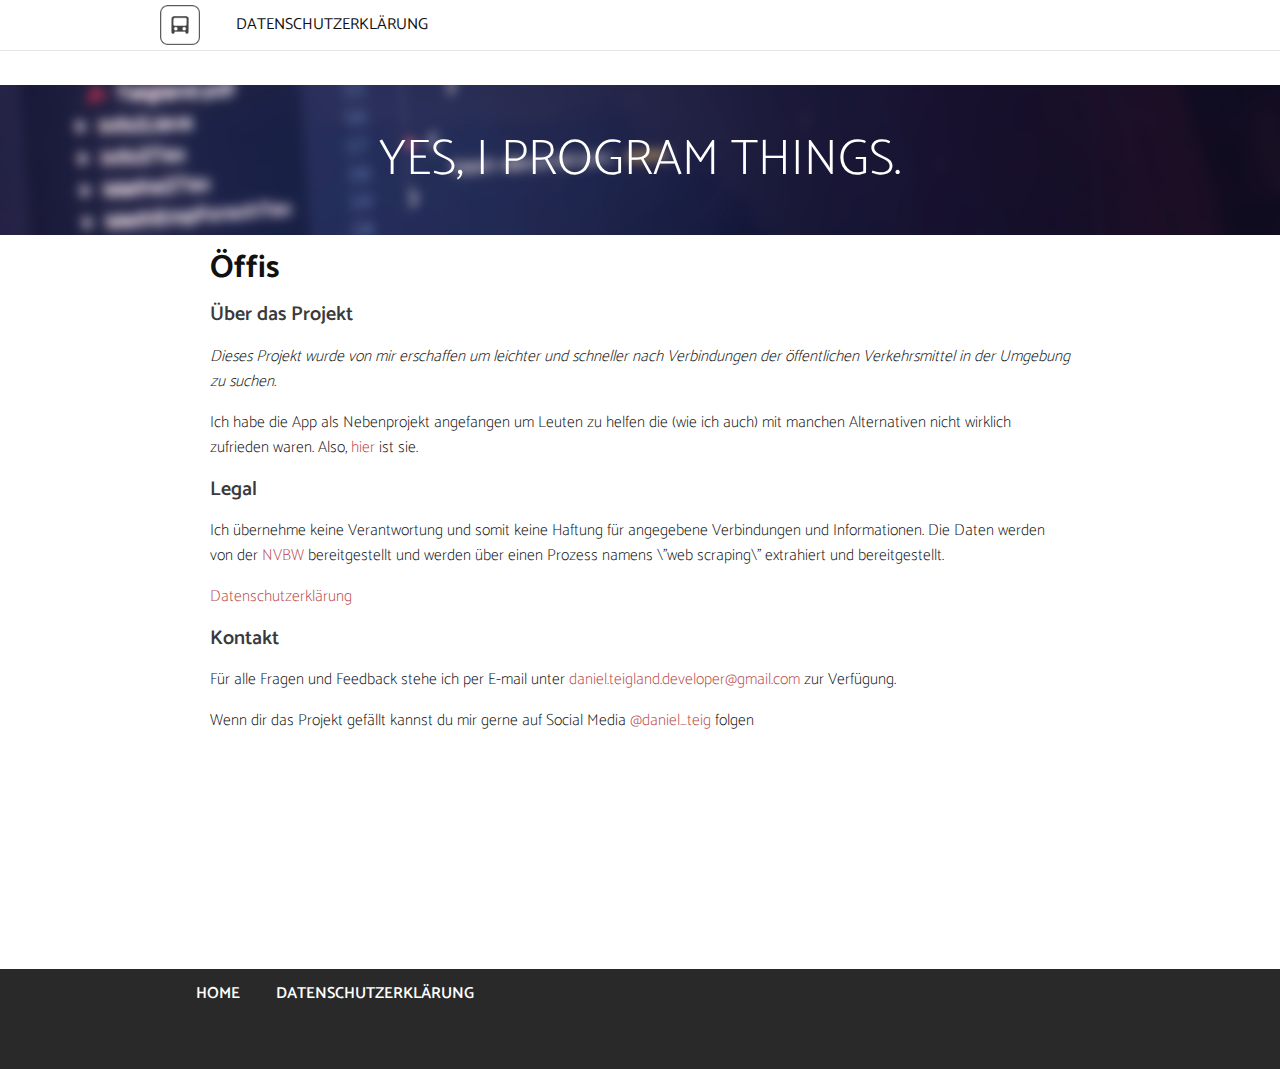
==== index.html @ 6be5018f "First Commit" ====
<!DOCTYPE html>
<html lang="en">
<head>
    <meta charset="UTF-8">
    <meta name="viewport" content="width=device-width, initial-scale=1.0">
    <meta http-equiv="X-UA-Compatible" content="ie=edge">
    <link rel="stylesheet" href="main.css">
    <title>Daniel Teigland</title>
    <link href="https://fonts.googleapis.com/css?family=Catamaran" rel="stylesheet">
</head>
<body>
    <header> 
        <nav>
            <a href="index.html" class="header-logo"></a>
            <ul>
                <li><a href="priv.html">Datenschutzerklärung</a></li>
            </ul>
        </nav>
    </header>

    <div id="container">
        <div id="main">
                <section class="image-banner">
                        <h1>Yes, I program things.</h1>
                    </section>
                    <div class="contentContainer">
                       <div class="welcome-text">
                           <h1>Öffis</h1>
                           <h2>Über das Projekt</h2>
                           <p><i>Dieses Projekt wurde von mir erschaffen um leichter und schneller nach Verbindungen der 
                               öffentlichen Verkehrsmittel in der Umgebung zu suchen.</i></p> 
                           <p>Ich habe die App als Nebenprojekt angefangen um Leuten zu helfen die (wie ich auch)
                                mit manchen Alternativen nicht wirklich zufrieden waren. Also, <a href="https://www.google.de">hier</a> ist sie.</p> 
                                <h2>Legal</h2><p>Ich übernehme keine Verantwortung und somit keine Haftung für angegebene Verbindungen und Informationen.
                                 Die Daten werden von der <a href="https://www.nvbw.de/info/impressum/">NVBW</a> bereitgestellt und werden über einen Prozess namens \"web scraping\" extrahiert und bereitgestellt.</p> 
                                 <p><a href="https://www.daniel-teig.github.io">Datenschutzerklärung</a> </p>
                                 <h2>Kontakt</h2><p>Für alle Fragen und Feedback stehe ich per E-mail unter <a href="mailto: daniel.teigland.developer@gmail.com">daniel.teigland.developer@gmail.com</a> zur Verfügung.</p>
                                <p> Wenn dir das Projekt gefällt kannst du mir gerne auf Social Media <a href="https://www.instagram.com/daniel_teig/">@daniel_teig</a> folgen<br> </p>
                       </div>
                    </div>
        </div>

    </div>


    <footer id="footer">
        <div class="footerContainer">
            <ul>
                    <li><a href="index.html">Home</a></li>
                    <li><a href="priv.html">Datenschutzerklärung</a></li>
            </ul>
        </div>
        
    </footer>
</body>
</html>
---- main.css ----
html, body{
    height: 100%;
    padding: 0;
    margin: 0;
}
header{
    background-color: rgb(94, 94, 94);
}

* {
    text-decoration: none;
    
}

#container{
    min-height: calc(100% - 220px);
}

#main{
    overflow: auto;
    padding-bottom: 100px;
}

#footer{
    background-color: rgb(41, 41, 41);
    position: relative;
    height: 100px;
}

a {
    color: rgb(184, 74, 74)
}

p, li, h4, strong, h2, h1, h3 {
    font-family: 'Catamaran', sans-serif;
    color: #111;
    padding-left: 20px;
    padding-right: 20px;
}


/* HEADER NAV BAR */
header {
    background-color:  #fff;
    width: 100%;
    height: 120px;
    padding: 0;
}

header .header-logo {
    display: block;
    background-image: url('img/WebsiteLogo.png');
    background-position: center;
    background-repeat: no-repeat;
    background-size: contain;
    height: 50px;
    width: 50px;
    margin: 0px auto;
    padding: 0;
}

header nav{
    padding: 0;
    margin: 0;
}

header nav ul {
    display: block;
    padding: 0;
    width: fit-content;
    margin: 0 auto;
}

header nav ul li {
    display: inline-block;
    list-style: none;
    padding: 0 16px;
    margin: 0 auto;
}


header nav ul li a {
    font-size: 16px;
    font-weight: 400;
    text-transform: uppercase;
    text-align: center;
    font-family: 'Catamaran', sans-serif;
    color: #111;
    line-height: 50px;

}


/* HEADER IMAGE BANNER */


.contentContainer {
    margin: 20px auto;
    display: block;
    background-color: white;
}

.image-banner {
    width: 100%;
    padding: 0;
    margin: 0;
    height: 150px;
    background-image: url('img/Header.png');
    background-repeat: no-repeat;
    background-position: center;
    background-size: cover;
    align-items: top;
    text-align: center;
}

.image-banner h1 {
    font-size: 50px;
    font-weight: 200;
    text-transform: uppercase;
    text-align: center;
    vertical-align: center;
    line-height: 150px;
    font-family: 'Catamaran', sans-serif;
    color: rgb(255, 255, 255);
    
}


.welcome-text {
    font-size: 16px;
    font-weight: 100;
    padding: 0px 0px 100px 0px;
    font-family: 'Catamaran', sans-serif;
    color: rgb(58, 58, 58);
    line-height: 25px;
}

.welcome-text h2{
    font-size: 20px;
    font-weight: 600;
    font-family: 'Catamaran', sans-serif;
    color: rgb(58, 58, 58);
    line-height: 25px;
}


footer .footerContainer {
    width: 100%;
    height: 100px;
    margin: 0 auto;
    max-height: 100px;
}

footer ul {
    display: block;
    width: 100%;
    margin: 0 auto;
    max-height: 100px;
}

footer ul li {
    display: inline-block;
    list-style: none;
    padding: 0 16px;
    margin: 0 auto;
}


footer ul li a {
    font-size: 16px;
    font-weight: 600;
    text-transform: uppercase;
    text-align: center;
    font-family: 'Catamaran', sans-serif;
    color: white;
    line-height: 50px;

}

.footer-buttons {
    height: 100px;
    width: 50px;
    float: right;
    padding: 30px 40px 0 0;
    
}

.footer-buttons a img{
    padding: 0 20px 20px 0;
    border-radius: 25px;
   
}


@media only screen and (min-width: 750px) {
    main {
        font-size: 20px;
    }

    .contentContainer{
        max-width: 900px;
    }
    
    .welcome-text {
        max-width: 900px;
        margin: 0 auto;
    }

    header .header-logo {
        margin: 5px 20px;
        height: 40px;
        width: 40px;
        float: left;
    }

    header nav ul {
        margin: 0;
        float: left;
    }

    header {
        border-bottom-style: solid;
        border-bottom-color: rgb(230, 230, 230);
        border-bottom-width: 1px;
        height: 50px;
        
    }

    header nav {
        margin: 0 auto;
        max-width: 1000px;
    }

    #container{
        min-height: calc(100% - 50px);
    }

    footer .footerContainer {
        max-width: 1000px;
        margin: 0 auto;
    }
}
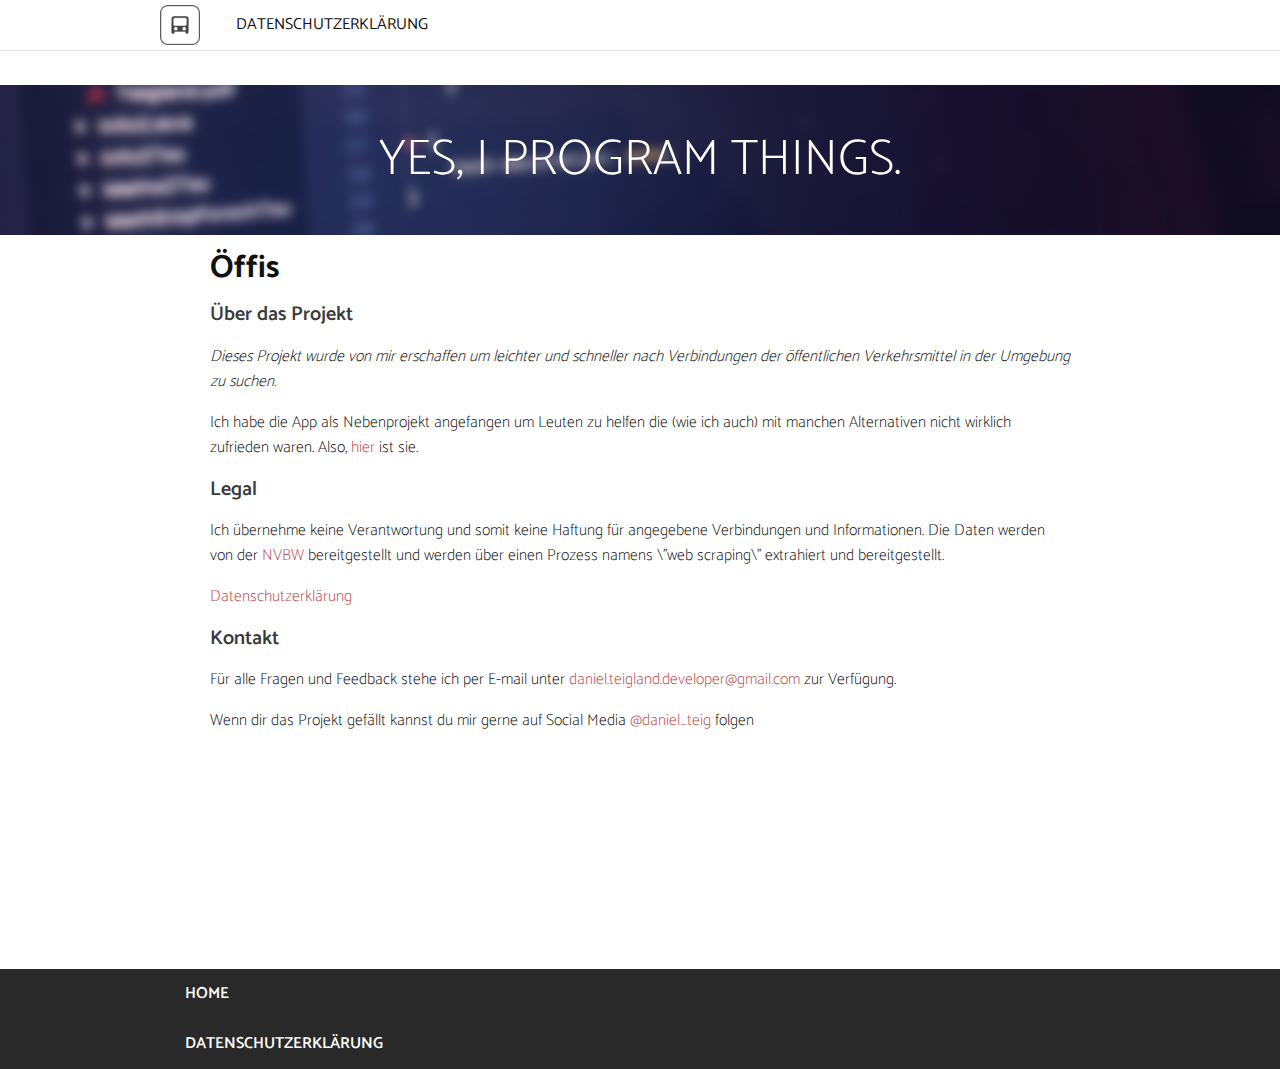
==== commit dc3088eb: "No more overflow" ====
--- a/index.html
+++ b/index.html
@@ -44,13 +44,13 @@
 
 
     <footer id="footer">
-        <div class="footerContainer">
-            <ul>
+            <div class="footerContainer">
+                <ul>
                     <li><a href="index.html">Home</a></li>
                     <li><a href="priv.html">Datenschutzerklärung</a></li>
-            </ul>
-        </div>
-        
-    </footer>
+                </ul>
+            </div>
+            
+        </footer>
 </body>
 </html>--- a/main.css
+++ b/main.css
@@ -36,6 +36,7 @@
     color: #111;
     padding-left: 20px;
     padding-right: 20px;
+
 }
 
 
@@ -114,7 +115,7 @@
 }
 
 .image-banner h1 {
-    font-size: 50px;
+    font-size: 20px;
     font-weight: 200;
     text-transform: uppercase;
     text-align: center;
@@ -149,6 +150,8 @@
     height: 100px;
     margin: 0 auto;
     max-height: 100px;
+    max-width: 100%;
+    overflow: hidden;
 }
 
 footer ul {
@@ -156,12 +159,12 @@
     width: 100%;
     margin: 0 auto;
     max-height: 100px;
+    max-width: 100%;
 }
 
 footer ul li {
-    display: inline-block;
     list-style: none;
-    padding: 0 16px;
+    padding: 0 5px;
     margin: 0 auto;
 }
 
@@ -174,7 +177,7 @@
     font-family: 'Catamaran', sans-serif;
     color: white;
     line-height: 50px;
-
+    max-width: 100%;
 }
 
 .footer-buttons {
@@ -211,6 +214,9 @@
         height: 40px;
         width: 40px;
         float: left;
+    }
+    .image-banner h1 {
+        font-size: 50px;
     }
 
     header nav ul {
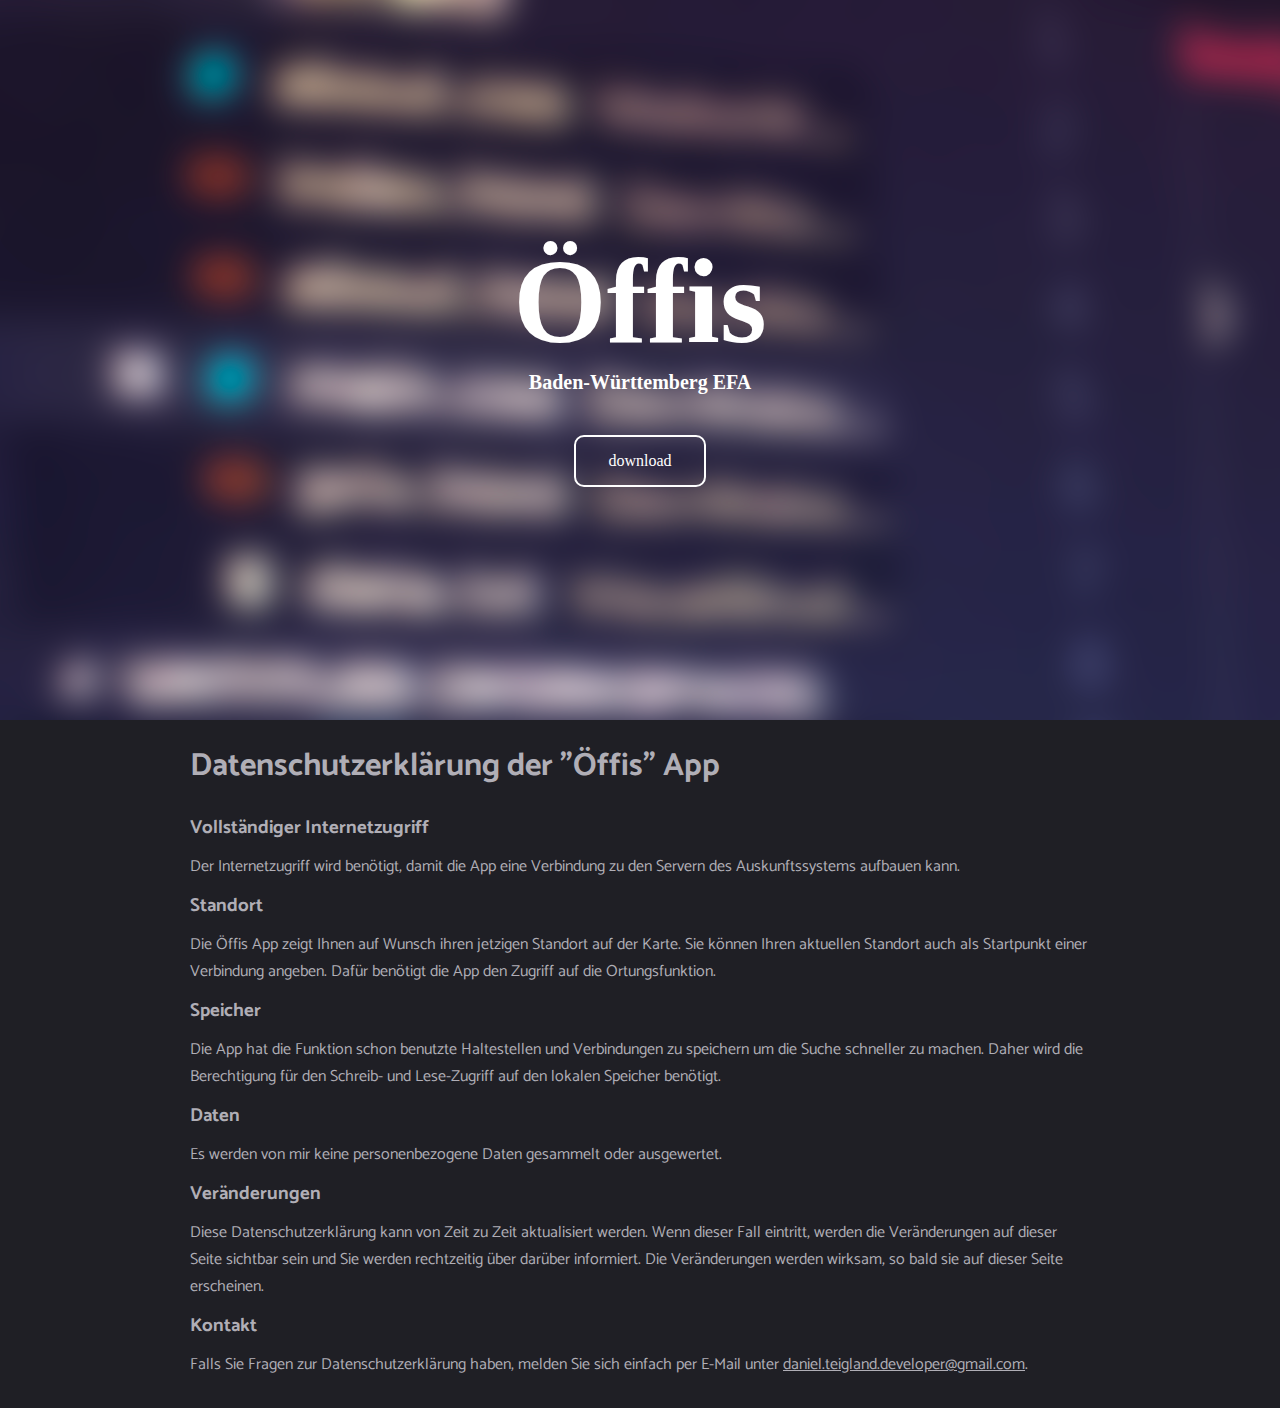
==== commit 939d54a6: "New simple redesign" ====
--- a/index.html
+++ b/index.html
@@ -1,56 +1,53 @@
-<!DOCTYPE html>
-<html lang="en">
-<head>
-    <meta charset="UTF-8">
-    <meta name="viewport" content="width=device-width, initial-scale=1.0">
-    <meta http-equiv="X-UA-Compatible" content="ie=edge">
-    <link rel="stylesheet" href="main.css">
-    <title>Daniel Teigland</title>
-    <link href="https://fonts.googleapis.com/css?family=Catamaran" rel="stylesheet">
-</head>
-<body>
-    <header> 
-        <nav>
-            <a href="index.html" class="header-logo"></a>
-            <ul>
-                <li><a href="priv.html">Datenschutzerklärung</a></li>
-            </ul>
-        </nav>
-    </header>
-
-    <div id="container">
-        <div id="main">
-                <section class="image-banner">
-                        <h1>Yes, I program things.</h1>
-                    </section>
-                    <div class="contentContainer">
-                       <div class="welcome-text">
-                           <h1>Öffis</h1>
-                           <h2>Über das Projekt</h2>
-                           <p><i>Dieses Projekt wurde von mir erschaffen um leichter und schneller nach Verbindungen der 
-                               öffentlichen Verkehrsmittel in der Umgebung zu suchen.</i></p> 
-                           <p>Ich habe die App als Nebenprojekt angefangen um Leuten zu helfen die (wie ich auch)
-                                mit manchen Alternativen nicht wirklich zufrieden waren. Also, <a href="https://www.google.de">hier</a> ist sie.</p> 
-                                <h2>Legal</h2><p>Ich übernehme keine Verantwortung und somit keine Haftung für angegebene Verbindungen und Informationen.
-                                 Die Daten werden von der <a href="https://www.nvbw.de/info/impressum/">NVBW</a> bereitgestellt und werden über einen Prozess namens \"web scraping\" extrahiert und bereitgestellt.</p> 
-                                 <p><a href="https://www.daniel-teig.github.io">Datenschutzerklärung</a> </p>
-                                 <h2>Kontakt</h2><p>Für alle Fragen und Feedback stehe ich per E-mail unter <a href="mailto: daniel.teigland.developer@gmail.com">daniel.teigland.developer@gmail.com</a> zur Verfügung.</p>
-                                <p> Wenn dir das Projekt gefällt kannst du mir gerne auf Social Media <a href="https://www.instagram.com/daniel_teig/">@daniel_teig</a> folgen<br> </p>
-                       </div>
-                    </div>
-        </div>
-
-    </div>
-
-
-    <footer id="footer">
-            <div class="footerContainer">
-                <ul>
-                    <li><a href="index.html">Home</a></li>
-                    <li><a href="priv.html">Datenschutzerklärung</a></li>
-                </ul>
-            </div>
-            
-        </footer>
-</body>
+<!DOCTYPE html>
+<html lang="de">
+<head>
+    <meta charset="UTF-8">
+    <meta name="viewport" content="width=device-width, initial-scale=1.0">
+    <meta http-equiv="X-UA-Compatible" content="ie=edge">
+    <title>Öffis</title>
+    <link rel="stylesheet" href="main.css">
+    <script src="script.js"></script>
+    <link href="https://fonts.googleapis.com/css?family=Catamaran" rel="stylesheet">
+</head>
+<body>
+    <div id="container">
+        <div id="center">
+                <div id="left">
+                        <h2>Öffis</h2>
+                        <h5>Baden-Württemberg EFA</h3> 
+
+                </div>
+                <div id="right">
+                    <button class="cbutton" id="downloadBTN">
+                        <a href="https://www.google.com">download</a>
+                    </button>
+                </div>
+        </div> 
+        
+    </div>
+    <div id="footer">
+            <div id="footerContainer">
+                    <h1>Datenschutzerklärung der "Öffis" App</h1>
+                    </p>
+                    <h3>Vollständiger Internetzugriff</h3>
+                    <p class="bodytext">Der Internetzugriff wird benötigt, damit die App eine Verbindung zu den Servern des Auskunftssystems aufbauen kann.
+                    </p>
+                    <h3>Standort</h3>
+                    <p class="bodytext">Die Öffis App zeigt Ihnen auf Wunsch ihren jetzigen Standort auf der Karte. Sie können Ihren aktuellen Standort auch als Startpunkt einer Verbindung angeben. Dafür benötigt die App den Zugriff auf die Ortungsfunktion.</p>
+                    <h3>Speicher</h3>
+                    <p class="bodytext"> Die App hat die Funktion schon benutzte Haltestellen und Verbindungen zu speichern um die Suche schneller zu machen. Daher wird die Berechtigung für den Schreib- und Lese-Zugriff auf den lokalen Speicher benötigt.
+                    </p>
+                    <h3>Daten</h3>
+                    <p>Es werden von mir keine personenbezogene Daten gesammelt oder ausgewertet.</p>
+                    <h3>Veränderungen</h3>
+                    <p>Diese Datenschutzerklärung kann von Zeit zu Zeit aktualisiert werden. Wenn dieser Fall eintritt, werden die Veränderungen auf
+                        dieser Seite sichtbar sein und Sie werden rechtzeitig über darüber informiert. Die Veränderungen werden wirksam, so bald sie
+                        auf dieser Seite erscheinen.
+                    </p>
+                    <h3>Kontakt</h3>
+                    <p>Falls Sie Fragen zur Datenschutzerklärung haben, melden Sie sich einfach per E-Mail unter 
+                        <a href="mailto: daniel.teigland.developer@gmail.com">daniel.teigland.developer@gmail.com</a>.</p>
+                </div>
+    </div>
+</body>
 </html>--- a/main.css
+++ b/main.css
@@ -1,248 +1,84 @@
-html, body{
-    height: 100%;
-    padding: 0;
-    margin: 0;
-}
-header{
-    background-color: rgb(94, 94, 94);
-}
-
-* {
-    text-decoration: none;
-    
-}
-
-#container{
-    min-height: calc(100% - 220px);
-}
-
-#main{
-    overflow: auto;
-    padding-bottom: 100px;
-}
-
-#footer{
-    background-color: rgb(41, 41, 41);
-    position: relative;
-    height: 100px;
-}
-
-a {
-    color: rgb(184, 74, 74)
-}
-
-p, li, h4, strong, h2, h1, h3 {
-    font-family: 'Catamaran', sans-serif;
-    color: #111;
-    padding-left: 20px;
-    padding-right: 20px;
-
-}
-
-
-/* HEADER NAV BAR */
-header {
-    background-color:  #fff;
-    width: 100%;
-    height: 120px;
-    padding: 0;
-}
-
-header .header-logo {
-    display: block;
-    background-image: url('img/WebsiteLogo.png');
-    background-position: center;
-    background-repeat: no-repeat;
-    background-size: contain;
-    height: 50px;
-    width: 50px;
-    margin: 0px auto;
-    padding: 0;
-}
-
-header nav{
-    padding: 0;
-    margin: 0;
-}
-
-header nav ul {
-    display: block;
-    padding: 0;
-    width: fit-content;
-    margin: 0 auto;
-}
-
-header nav ul li {
-    display: inline-block;
-    list-style: none;
-    padding: 0 16px;
-    margin: 0 auto;
-}
-
-
-header nav ul li a {
-    font-size: 16px;
-    font-weight: 400;
-    text-transform: uppercase;
-    text-align: center;
-    font-family: 'Catamaran', sans-serif;
-    color: #111;
-    line-height: 50px;
-
-}
-
-
-/* HEADER IMAGE BANNER */
-
-
-.contentContainer {
-    margin: 20px auto;
-    display: block;
-    background-color: white;
-}
-
-.image-banner {
-    width: 100%;
-    padding: 0;
-    margin: 0;
-    height: 150px;
-    background-image: url('img/Header.png');
-    background-repeat: no-repeat;
-    background-position: center;
-    background-size: cover;
-    align-items: top;
-    text-align: center;
-}
-
-.image-banner h1 {
-    font-size: 20px;
-    font-weight: 200;
-    text-transform: uppercase;
-    text-align: center;
-    vertical-align: center;
-    line-height: 150px;
-    font-family: 'Catamaran', sans-serif;
-    color: rgb(255, 255, 255);
-    
-}
-
-
-.welcome-text {
-    font-size: 16px;
-    font-weight: 100;
-    padding: 0px 0px 100px 0px;
-    font-family: 'Catamaran', sans-serif;
-    color: rgb(58, 58, 58);
-    line-height: 25px;
-}
-
-.welcome-text h2{
-    font-size: 20px;
-    font-weight: 600;
-    font-family: 'Catamaran', sans-serif;
-    color: rgb(58, 58, 58);
-    line-height: 25px;
-}
-
-
-footer .footerContainer {
-    width: 100%;
-    height: 100px;
-    margin: 0 auto;
-    max-height: 100px;
-    max-width: 100%;
-    overflow: hidden;
-}
-
-footer ul {
-    display: block;
-    width: 100%;
-    margin: 0 auto;
-    max-height: 100px;
-    max-width: 100%;
-}
-
-footer ul li {
-    list-style: none;
-    padding: 0 5px;
-    margin: 0 auto;
-}
-
-
-footer ul li a {
-    font-size: 16px;
-    font-weight: 600;
-    text-transform: uppercase;
-    text-align: center;
-    font-family: 'Catamaran', sans-serif;
-    color: white;
-    line-height: 50px;
-    max-width: 100%;
-}
-
-.footer-buttons {
-    height: 100px;
-    width: 50px;
-    float: right;
-    padding: 30px 40px 0 0;
-    
-}
-
-.footer-buttons a img{
-    padding: 0 20px 20px 0;
-    border-radius: 25px;
-   
-}
-
-
-@media only screen and (min-width: 750px) {
-    main {
-        font-size: 20px;
-    }
-
-    .contentContainer{
-        max-width: 900px;
-    }
-    
-    .welcome-text {
-        max-width: 900px;
-        margin: 0 auto;
-    }
-
-    header .header-logo {
-        margin: 5px 20px;
-        height: 40px;
-        width: 40px;
-        float: left;
-    }
-    .image-banner h1 {
-        font-size: 50px;
-    }
-
-    header nav ul {
-        margin: 0;
-        float: left;
-    }
-
-    header {
-        border-bottom-style: solid;
-        border-bottom-color: rgb(230, 230, 230);
-        border-bottom-width: 1px;
-        height: 50px;
-        
-    }
-
-    header nav {
-        margin: 0 auto;
-        max-width: 1000px;
-    }
-
-    #container{
-        min-height: calc(100% - 50px);
-    }
-
-    footer .footerContainer {
-        max-width: 1000px;
-        margin: 0 auto;
-    }
+*{
+    padding: 0;
+    margin: 0;
+    font-family: 'Futura';
+    color: white;
+}
+
+#container{
+    min-height: 80vh;
+    width: 100%;
+    background-image: url('img/Header.png');
+    display: flex;
+    align-items: center;
+}
+
+#center{
+    display: block;
+    max-width: 900px;
+    margin: 0 auto;
+}
+#left{
+    text-align: center;
+    font-size: 80px;
+}
+
+#left h5{
+    font-size: 20px;
+}
+
+#right{
+    text-align: center;
+    font-size: 80px;
+}
+
+#footer{
+    min-height: 20vh;
+    width: 100%;
+    background-color: rgb(31, 31, 37);
+}
+
+
+
+
+
+.cbutton{
+    border: 2px solid white;
+    color: white;
+    padding: 15px 32px;
+    text-align: center;
+    text-decoration: none;
+    display: inline-block;
+    border-radius: 10px;
+    font-size: 16px;
+    -webkit-transition-duration: 0.4s;
+    transition-duration: 0.4s;
+    background-color: rgba(0, 0, 0, 0); 
+}
+
+.cbutton a{
+    text-decoration: none;
+    color: rgb(255, 255, 255);
+}
+
+.cbutton:hover{
+    background-color: rgb(255, 255, 255);
+    color: rgb(54, 54, 54);
+    cursor: pointer;
+    padding: 20px 43px;
+}
+
+.cbutton:hover a{
+    color: rgb(54, 54, 54);
+}
+
+#footerContainer *{
+    font-family: 'Catamaran', sans-serif;
+    color: rgb(176, 174, 182);
+    padding-bottom: 10px;
+}
+#footerContainer{
+    margin: 0 auto;
+    padding: 20px;
+    max-width: 900px;
 }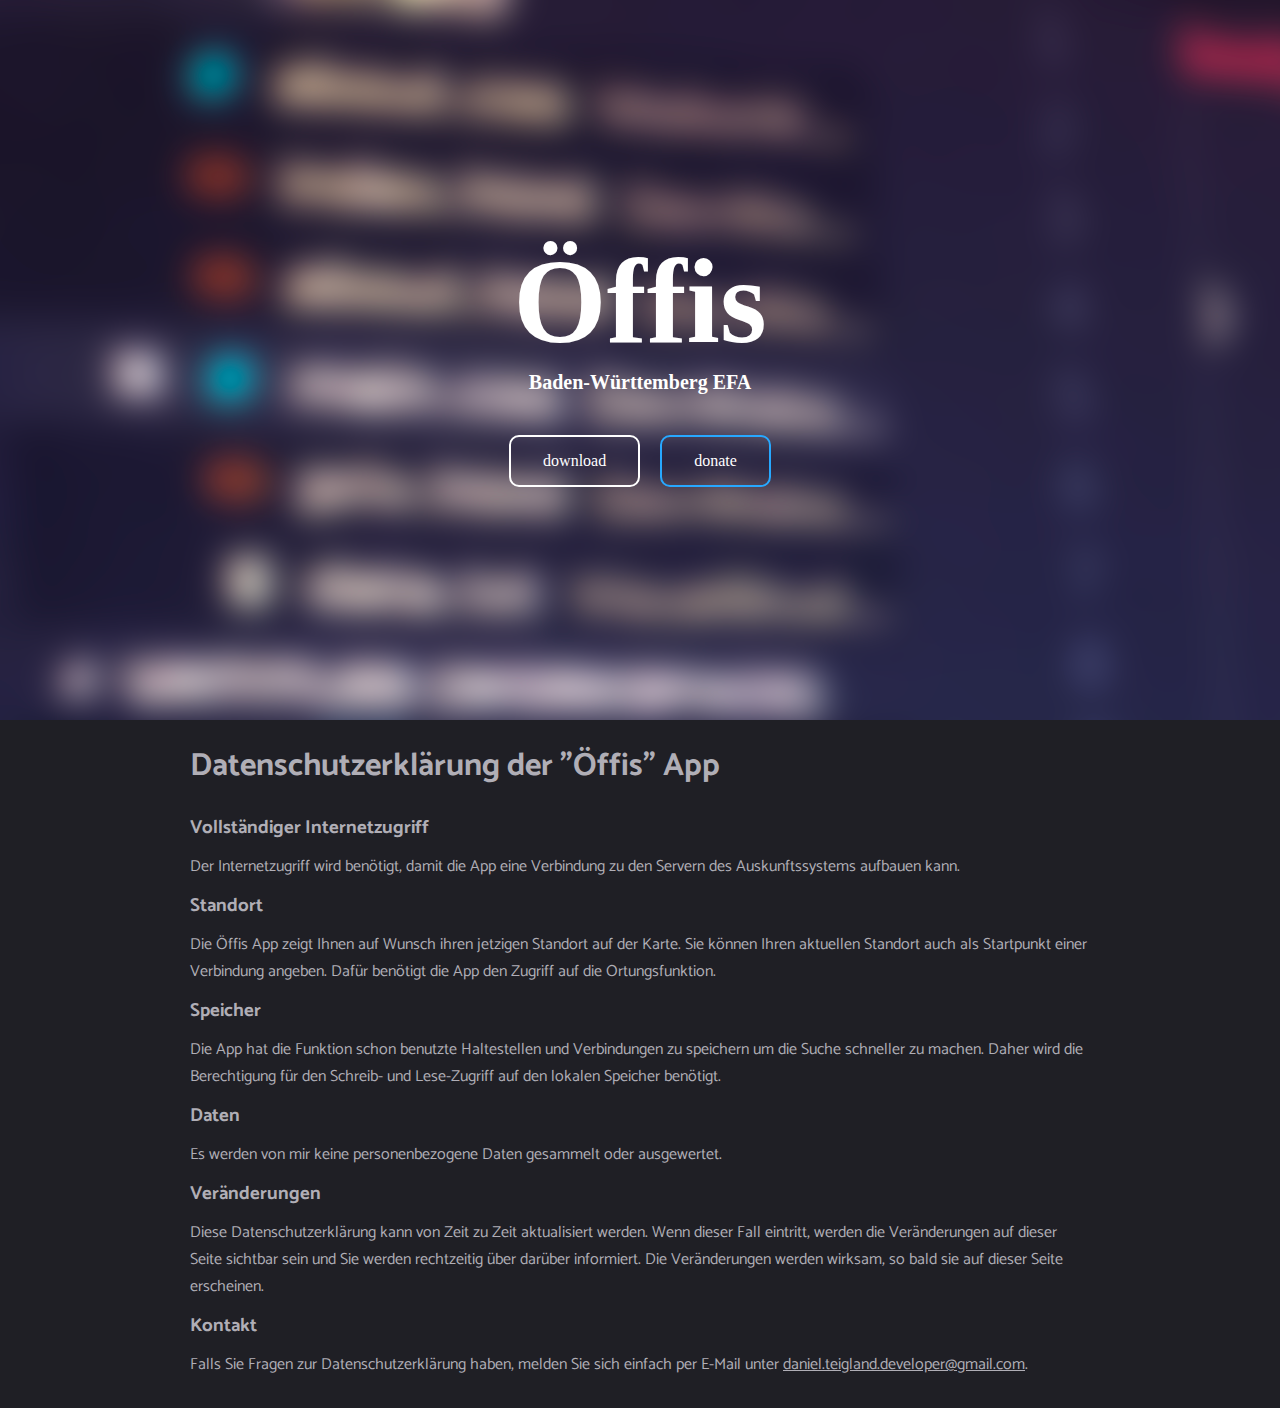
==== commit 34fbf0a0: "New donate BTN" ====
--- a/index.html
+++ b/index.html
@@ -18,9 +18,12 @@
 
                 </div>
                 <div id="right">
-                    <button class="cbutton" id="downloadBTN">
-                        <a href="https://www.google.com">download</a>
-                    </button>
+                    <a href="https://www.google.com"> <button class="cbutton" id="downloadBTN">
+                       download
+                    </button></a>
+                    <a href="https://www.paypal.me/oeffis/5"> <button class="cbutton" id="donateBTN">
+                        donate
+                     </button></a>
                 </div>
         </div> 
         
--- a/main.css
+++ b/main.css
@@ -1,7 +1,7 @@
 *{
     padding: 0;
     margin: 0;
-    font-family: 'Futura';
+    font-family: 'Trebuchet MS';
     color: white;
 }
 
@@ -38,9 +38,21 @@
     background-color: rgb(31, 31, 37);
 }
 
+#donateBTN{
+    border: 2px solid rgb(39, 168, 255);
+    color: white;
+}
 
 
+#donateBTN a{
+    color: rgb(39, 168, 255);
+}
 
+#donateBTN:hover{
+    background-color: rgb(39, 168, 255);
+    color: rgb(255, 255, 255);
+    cursor: pointer;
+}
 
 .cbutton{
     border: 2px solid white;
@@ -60,6 +72,8 @@
     text-decoration: none;
     color: rgb(255, 255, 255);
 }
+
+
 
 .cbutton:hover{
     background-color: rgb(255, 255, 255);
